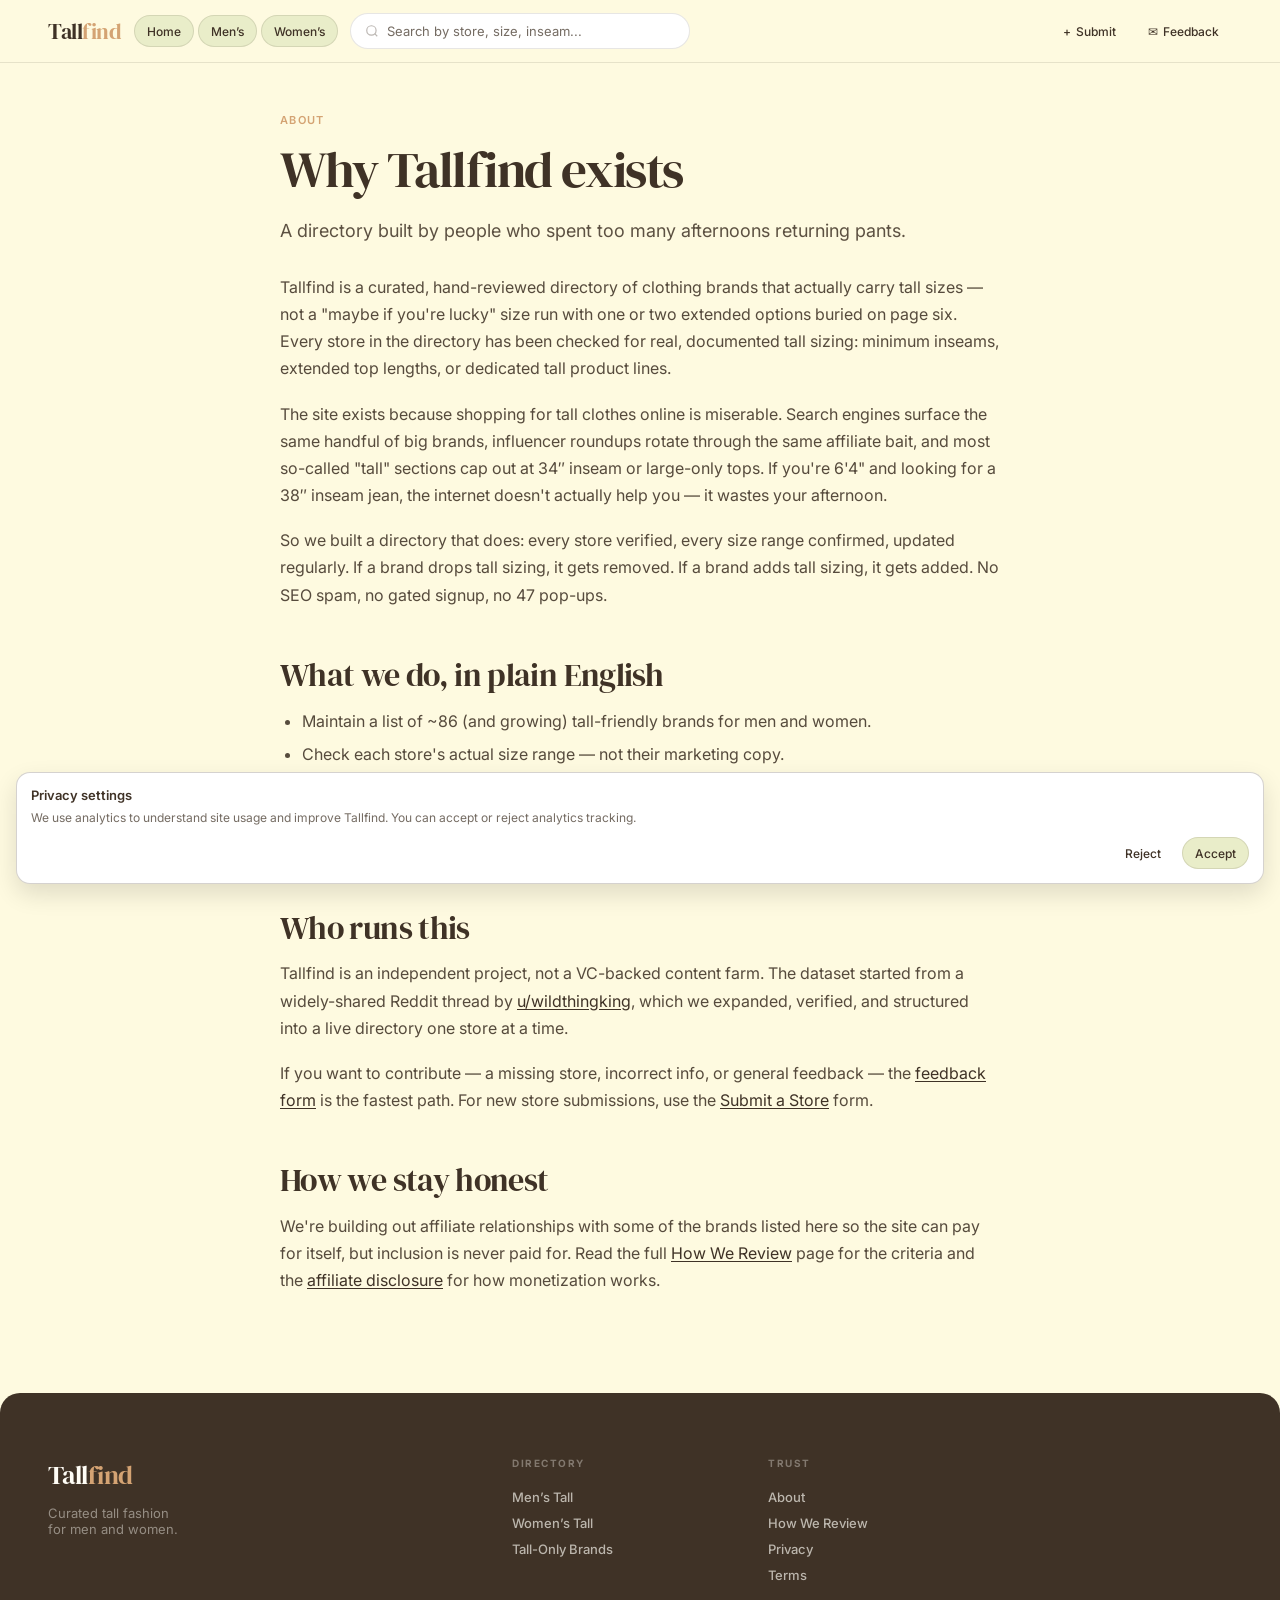
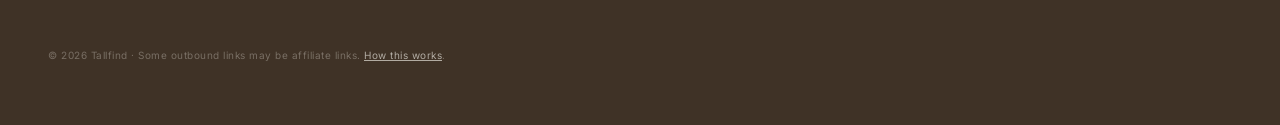
==== about/index.html @ ac5130ff "Add trust pages, shared chrome, Org schema, sitemap expansion New static pages, each with its own SE" ====
<!DOCTYPE html>
<html lang="en">
<head>
    <meta charset="UTF-8">
    <meta name="viewport" content="width=device-width, initial-scale=1.0">
    <meta name="description" content="Why Tallfind exists: a hand-reviewed directory of clothing brands with real tall sizing, built by people tired of 33-inch inseams.">
    <meta name="theme-color" content="#fefae0">
    <link rel="canonical" href="https://tallfind.com/about/">
    <meta property="og:title" content="About Tallfind — curated tall clothing directory">
    <meta property="og:description" content="A hand-reviewed directory of clothing brands with real tall sizing.">
    <meta property="og:type" content="article">
    <meta property="og:url" content="https://tallfind.com/about/">
    <meta property="og:image" content="https://tallfind.com/assets/og-image.jpg">
    <meta property="og:image:width" content="1200">
    <meta property="og:image:height" content="630">
    <meta name="twitter:card" content="summary_large_image">
    <meta name="twitter:title" content="About Tallfind">
    <meta name="twitter:description" content="A hand-reviewed directory of clothing brands with real tall sizing.">
    <meta name="twitter:image" content="https://tallfind.com/assets/og-image.jpg">
    <link rel="icon" href="data:image/svg+xml,<svg xmlns='http://www.w3.org/2000/svg' viewBox='0 0 100 100'><text y='.9em' font-size='90'>📏</text></svg>">
    <title>About — Tallfind</title>
    <link rel="preconnect" href="https://fonts.googleapis.com">
    <link rel="preconnect" href="https://fonts.gstatic.com" crossorigin>
    <link href="https://fonts.googleapis.com/css2?family=DM+Serif+Display&family=Inter:wght@400;500;600&display=swap" rel="stylesheet" media="print" onload="this.media='all'">
    <noscript><link href="https://fonts.googleapis.com/css2?family=DM+Serif+Display&family=Inter:wght@400;500;600&display=swap" rel="stylesheet"></noscript>
    <script async src="https://www.googletagmanager.com/gtag/js?id=G-98C0R7CN01"></script>
    <script>
        window.dataLayer = window.dataLayer || [];
        function gtag() { dataLayer.push(arguments); }
        gtag('js', new Date());
        gtag('consent', 'default', { ad_storage: 'denied', analytics_storage: 'denied', ad_user_data: 'denied', ad_personalization: 'denied' });
    </script>
    <link rel="stylesheet" href="/assets/styles.css">
</head>
<body data-page="about">

<div id="siteHeader"></div>

<main class="wrap">
    <article class="prose">
        <div class="eyebrow">About</div>
        <h1>Why Tallfind exists</h1>
        <p class="lede">A directory built by people who spent too many afternoons returning pants.</p>

        <p>Tallfind is a curated, hand-reviewed directory of clothing brands that actually carry tall sizes — not a "maybe if you're lucky" size run with one or two extended options buried on page six. Every store in the directory has been checked for real, documented tall sizing: minimum inseams, extended top lengths, or dedicated tall product lines.</p>

        <p>The site exists because shopping for tall clothes online is miserable. Search engines surface the same handful of big brands, influencer roundups rotate through the same affiliate bait, and most so-called "tall" sections cap out at 34″ inseam or large-only tops. If you're 6'4" and looking for a 38″ inseam jean, the internet doesn't actually help you — it wastes your afternoon.</p>

        <p>So we built a directory that does: every store verified, every size range confirmed, updated regularly. If a brand drops tall sizing, it gets removed. If a brand adds tall sizing, it gets added. No SEO spam, no gated signup, no 47 pop-ups.</p>

        <h2>What we do, in plain English</h2>
        <ul>
            <li>Maintain a list of ~86 (and growing) tall-friendly brands for men and women.</li>
            <li>Check each store's actual size range — not their marketing copy.</li>
            <li>Tag stores by inseam, by category (tops / bottoms), by tall-specific vs. mainstream-with-tall-section.</li>
            <li>Keep the whole thing free to use.</li>
        </ul>

        <h2>Who runs this</h2>
        <p>Tallfind is an independent project, not a VC-backed content farm. The dataset started from a widely-shared Reddit thread by <a href="https://www.reddit.com/u/wildthingking" target="_blank" rel="noopener noreferrer">u/wildthingking</a>, which we expanded, verified, and structured into a live directory one store at a time.</p>

        <p>If you want to contribute — a missing store, incorrect info, or general feedback — the <a href="/?modal=feedback">feedback form</a> is the fastest path. For new store submissions, use the <a href="/?modal=submit">Submit a Store</a> form.</p>

        <h2>How we stay honest</h2>
        <p>We're building out affiliate relationships with some of the brands listed here so the site can pay for itself, but inclusion is never paid for. Read the full <a href="/how-we-review/">How We Review</a> page for the criteria and the <a href="/how-we-review/#disclosure">affiliate disclosure</a> for how monetization works.</p>
    </article>
</main>

<div id="siteFooter"></div>

<script src="/assets/affiliate.js"></script>
<script src="/assets/shared.js"></script>
</body>
</html>
---- assets/styles.css ----
:root {
            --bg: #fefae0;
            --surface: #ffffff;
            --text: #3f3226;
            --muted: rgba(63,50,38,0.72);
            --border: rgba(63,50,38,0.12);
            --border-strong: rgba(63,50,38,0.22);
            --sage: #ccd5ae;
            --beige: #e9edc9;
            --papaya: #faedcd;
            --bronze: #d4a373;
            --serif: 'DM Serif Display', serif;
            --sans: 'Inter', sans-serif;
            --pill: 999px;
            --card-r: 20px;
            --transition: transform 0.25s cubic-bezier(0.2,0.8,0.2,1),
                          background-color 0.25s cubic-bezier(0.2,0.8,0.2,1),
                          border-color 0.25s cubic-bezier(0.2,0.8,0.2,1),
                          color 0.25s cubic-bezier(0.2,0.8,0.2,1);
        }
        *, *::before, *::after { box-sizing: border-box; margin: 0; padding: 0; }
        .sr-only { position: absolute; width: 1px; height: 1px; padding: 0; margin: -1px; overflow: hidden; clip: rect(0,0,0,0); border: 0; }
        body {
            background: var(--bg); color: var(--text);
            font-family: var(--sans); -webkit-font-smoothing: antialiased;
            min-height: 100vh; padding-top: 63px;
        }
        .wrap { max-width: 1280px; margin: 0 auto; padding: 0 48px; }

        /* ── PILLS ─────────────────────────────── */
        .pill {
            display: inline-flex; align-items: center; justify-content: center; gap: 5px;
            height: 36px; padding: 0 14px; border-radius: var(--pill);
            font-family: var(--sans); font-size: 12px; font-weight: 500;
            border: 1px solid var(--border); background: var(--beige); color: var(--text);
            cursor: pointer; transition: var(--transition); white-space: nowrap;
            text-decoration: none; user-select: none;
        }
        .pill:hover { border-color: var(--border-strong); background: var(--papaya); }
        .pill.on   { background: var(--sage); border-color: var(--border-strong); }
        .pill-sm   { height: 32px; padding: 0 12px; font-size: 12px; }
        .pill-ghost { background: transparent; border-color: transparent; }
        .pill-ghost:hover { background: var(--papaya); border-color: var(--border); }

        /* ── HEADER ────────────────────────────── */
        header {
            display: flex; align-items: center;
            padding: 0 48px; gap: 12px; height: 63px;
            position: fixed; top: 0; left: 0; right: 0; z-index: 200;
            background: var(--bg); border-bottom: 1px solid var(--border);
        }
        .logo {
            font-family: var(--serif); font-weight: 400; font-size: 22px;
            letter-spacing: -0.02em; color: var(--text); background: none;
            border: none; cursor: pointer; padding: 0; text-decoration: none;
            flex-shrink: 0;
        }
        .logo em { color: var(--bronze); font-style: normal; }
        .header-nav { display: flex; gap: 4px; flex-shrink: 0; }
        .search-wrap {
            display: flex; align-items: center; gap: 8px;
            height: 36px; padding: 0 14px; border-radius: var(--pill);
            border: 1px solid var(--border); background: var(--surface);
            transition: var(--transition); flex: 1; max-width: 340px;
        }
        .search-wrap:focus-within { border-color: var(--bronze); background: #fffdf6; }
        .search-wrap svg { opacity: 0.35; flex-shrink: 0; }
        .search-wrap input {
            border: none; outline: none; background: transparent;
            font-family: var(--sans); font-size: 13px; color: var(--text);
            width: 100%; min-width: 0;
        }
        .search-wrap input::placeholder { color: var(--muted); }
        .header-actions { display: flex; align-items: center; gap: 6px; margin-left: auto; flex-shrink: 0; }

        /* ── HOMEPAGE ──────────────────────────── */
        #homepageSection { overflow: hidden; }

        .hp-hero-section {
            padding: 0 clamp(16px, 4vw, 48px);
            margin-bottom: 72px;
        }
        .hp-hero {
            position: relative; width: 100%; height: 82vh; min-height: 520px;
            border-radius: var(--card-r); overflow: hidden; background: #d9d0c4;
        }
        .hp-hero-pic { display: contents; }
        .hp-hero-img {
            width: 100%; height: 100%; object-fit: cover;
            object-position: center 30%;
            filter: brightness(0.96) saturate(0.95);
        }
        .hp-hero-overlay {
            position: absolute; inset: 0; pointer-events: none;
            background: linear-gradient(to bottom, rgba(63,50,38,0.08) 0%, rgba(63,50,38,0.22) 40%, rgba(63,50,38,0.72) 100%);
        }
        .hp-hero-content {
            position: absolute; inset: 0;
            display: flex; flex-direction: column; justify-content: flex-end;
            padding: clamp(28px, 6vw, 72px); color: #fffdf6;
        }
        .hp-hero-content h1 {
            font-family: var(--serif); font-weight: 400;
            font-size: clamp(2.6rem, 7vw, 5.2rem);
            line-height: 0.95; letter-spacing: -0.03em;
            max-width: 700px; margin-bottom: 20px;
        }
        .hp-hero-content p {
            font-size: clamp(14px, 1.6vw, 17px); max-width: 520px;
            opacity: 0.88; line-height: 1.65; margin-bottom: 32px;
        }
        .hp-pill {
            display: inline-flex; align-items: center; gap: 8px;
            padding: 6px 16px; border-radius: var(--pill);
            font-size: 10px; font-weight: 600; letter-spacing: 0.1em; text-transform: uppercase;
            background: rgba(255,253,246,0.14); border: 1px solid rgba(255,253,246,0.22);
            backdrop-filter: blur(6px); color: rgba(255,253,246,0.88);
            width: fit-content; margin-bottom: 20px;
        }
        .hp-cta {
            display: inline-flex; align-items: center; gap: 8px;
            padding: 14px 28px; border-radius: var(--pill);
            font-family: var(--sans); font-size: 13px; font-weight: 600;
            background: #fffdf6; color: var(--text); border: none;
            cursor: pointer; transition: transform 0.2s, opacity 0.2s;
            width: fit-content; text-decoration: none;
        }
        .hp-cta:hover { transform: translateY(-2px); opacity: 0.95; }
        .hp-hero-meta {
            position: absolute; bottom: 28px; right: 32px;
            display: flex; gap: 24px;
            font-size: 10px; text-transform: uppercase; letter-spacing: 0.15em;
            font-weight: 600; color: rgba(255,253,246,0.55);
        }

        /* Section labels */
        .hp-section-label {
            max-width: 1280px; margin: 0 auto; padding: 0 48px 20px;
            font-size: 11px; font-weight: 600; text-transform: uppercase;
            letter-spacing: 0.12em; color: var(--bronze);
            display: flex; align-items: center; gap: 14px;
        }
        .hp-section-label::after {
            content: ''; flex: 1; height: 1px; background: var(--border);
        }

        /* Browse cards */
        .hp-browse-grid {
            max-width: 1280px; margin: 0 auto; padding: 0 48px 80px;
            display: grid; grid-template-columns: 1fr 1fr; gap: 16px;
        }
        .hp-browse-card {
            border-radius: var(--card-r); cursor: pointer;
            padding: 36px 32px; display: flex; flex-direction: column;
            justify-content: space-between; min-height: 200px;
            transition: var(--transition); text-decoration: none; color: var(--text);
        }
        .hp-browse-card:hover { transform: translateY(-3px); }
        .hp-browse-card-sage { background: var(--sage); }
        .hp-browse-card-sand { background: var(--beige); }
        .hp-browse-card-sage:hover { background: #c2ca9f; }
        .hp-browse-card-sand:hover { background: #e3e8bf; }
        .hp-browse-card h2 {
            font-family: var(--serif); font-size: clamp(1.6rem, 3vw, 2.2rem);
            font-weight: 400; letter-spacing: -0.02em; margin-bottom: 8px;
        }
        .hp-browse-card p {
            font-size: 13px; color: var(--muted); line-height: 1.6; margin-bottom: 20px;
        }
        .hp-browse-cta {
            display: inline-flex; align-items: center; gap: 8px;
            font-size: 12px; font-weight: 600; margin-top: auto;
        }
        .hp-browse-cta svg { width: 14px; height: 14px; transition: transform 0.18s; }
        .hp-browse-card:hover .hp-browse-cta svg { transform: translate(2px, -2px); }



        /* Brand marquee */
        .hp-marquee { overflow: hidden; padding: 32px 0 72px; }
        .hp-marquee-track {
            display: flex; white-space: nowrap; gap: 64px;
            width: max-content;
            animation: hp-scroll 60s linear infinite;
            will-change: transform;
        }
        .hp-brand {
            font-family: var(--serif); font-size: 44px; font-weight: 400;
            color: var(--border-strong); letter-spacing: -0.02em;
            transition: color 0.3s; flex-shrink: 0;
        }
        .hp-brand:hover { color: var(--bronze); }
        @keyframes hp-scroll {
            0% { transform: translateX(0); }
            100% { transform: translateX(-50%); }
        }

        /* Footer */
        .hp-footer {
            background: var(--text); color: #fffdf6;
            padding: clamp(40px, 5vw, 64px) clamp(24px, 4vw, 48px);
            border-radius: var(--card-r) var(--card-r) 0 0;
        }
        .hp-footer-inner { max-width: 1280px; margin: 0 auto; }
        .hp-footer-grid {
            display: grid; grid-template-columns: 2fr repeat(3, 1fr);
            gap: 48px;
        }
        .hp-footer-col a { color: inherit; text-decoration: none; }
        .hp-footer-col a:hover { color: #fffdf6; }
        .hp-footer-logo {
            font-family: var(--serif); font-size: 26px; font-weight: 400;
            letter-spacing: -0.02em;
        }
        .hp-footer-logo em { color: var(--bronze); font-style: normal; }
        .hp-footer-brand p {
            margin-top: 12px; font-size: 13px; color: rgba(255,253,246,0.45);
        }
        .hp-footer-col h5 {
            font-size: 10px; text-transform: uppercase; letter-spacing: 0.15em;
            margin-bottom: 20px; color: rgba(255,253,246,0.35);
        }
        .hp-footer-col ul { list-style: none; }
        .hp-footer-col li {
            margin-bottom: 10px; font-size: 13px; font-weight: 500;
            color: rgba(255,253,246,0.65); cursor: pointer; transition: color 0.15s;
        }
        .hp-footer-col li:hover { color: #fffdf6; }
        .hp-footer-bottom {
            display: flex; justify-content: space-between; margin-top: 56px;
            font-size: 10px; color: rgba(255,253,246,0.3); letter-spacing: 0.05em;
        }
        .text-link {
            background: none; border: none; font: inherit; color: var(--text);
            text-decoration: underline; text-underline-offset: 2px;
            cursor: pointer; padding: 0;
        }
        .text-link:hover { color: var(--bronze); }

        /* ── DIRECTORY HERO ────────────────────── */
        .dir-hero { padding: 40px 0 32px; }
        .dir-title {
            font-family: var(--serif); font-weight: 400;
            font-size: clamp(2rem, 4vw, 3rem);
            line-height: 1.08; letter-spacing: -0.03em; margin-bottom: 10px;
        }
        .dir-meta { font-size: 14px; color: var(--muted); line-height: 1.6; max-width: 600px; }

        /* ── TOOLBAR ───────────────────────────── */
        .toolbar {
            display: flex; justify-content: space-between; align-items: center;
            gap: 14px; margin-bottom: 14px; flex-wrap: wrap;
        }
        .filter-pills { display: flex; gap: 6px; flex-wrap: wrap; }
        .toolbar-right { display: flex; align-items: center; gap: 12px; flex-shrink: 0; }
        select.sort-select {
            width: auto;
            min-width: 140px;
            max-width: 200px;
            height: 32px;
            padding: 4px 10px;
            font-size: 12px;
            border-radius: var(--pill);
        }
        .store-count { font-size: 12px; color: var(--muted); font-weight: 500; white-space: nowrap; }
        .clear-btn {
            font-size: 12px; color: var(--muted); background: none; border: none;
            font-family: var(--sans); cursor: pointer; text-decoration: underline;
            text-underline-offset: 2px; padding: 0; transition: color 0.15s;
        }
        .clear-btn:hover { color: var(--text); }
        .inseam-row {
            display: flex; align-items: center; gap: 8px;
            margin-bottom: 28px; flex-wrap: wrap;
        }
        .inseam-label { font-size: 12px; color: var(--muted); font-weight: 500; letter-spacing: 0.02em; }

        /* ── GRID ──────────────────────────────── */
        .grid {
            display: grid;
            grid-template-columns: repeat(auto-fill, minmax(300px, 1fr));
            gap: 16px; padding-bottom: 80px;
        }

        /* ── SECTION BREAKS ───────────────────── */
        .section-break {
            grid-column: 1 / -1; padding: 24px 0 4px;
            display: flex; align-items: center; gap: 16px;
        }
        .section-title {
            font-family: var(--serif); font-size: 22px;
            color: var(--bronze); letter-spacing: -0.02em; white-space: nowrap;
        }
        .section-line { height: 1px; flex: 1; background: var(--border); }

        /* ── LINK CARD ────────────────────────── */
        .card-wrap { position: relative; }
        .link-card {
            background: var(--surface); border-radius: var(--card-r);
            padding: 24px; min-height: 180px;
            display: flex; flex-direction: column;
            text-decoration: none; color: inherit;
            border: 1px solid var(--border);
            transition: var(--transition); height: 100%;
        }
        .link-card:hover {
            transform: translateY(-3px);
            background: var(--papaya); border-color: var(--border-strong);
        }
        .link-card.featured-sage  { background: var(--sage); border-color: transparent; }
        .link-card.featured-sand  { background: var(--beige); border-color: transparent; }
        .link-card.featured-clay  { background: var(--papaya); border-color: transparent; }
        .link-card.featured-sage:hover { background: #c2ca9f; }
        .link-card.featured-sand:hover { background: #e3e8bf; }
        .link-card.featured-clay:hover { background: #f3e0b9; }
        .link-category {
            font-size: 10px; font-weight: 600; text-transform: uppercase;
            letter-spacing: 0.1em; color: var(--muted); margin-bottom: 10px;
        }
        .link-title {
            font-family: var(--serif); font-size: 24px;
            line-height: 1.08; letter-spacing: -0.02em; margin-bottom: 8px;
        }
        .link-description {
            font-size: 13px; line-height: 1.6; color: var(--muted); margin-bottom: 14px;
        }
        .link-action {
            display: inline-flex; align-items: center; gap: 8px;
            font-size: 12px; font-weight: 600; margin-top: auto;
        }
        .link-action svg { width: 14px; height: 14px; flex-shrink: 0; transition: transform 0.18s; }
        .link-card:hover .link-action svg { transform: translate(2px, -2px); }
        .stats-row {
            display: flex; flex-wrap: wrap; gap: 6px;
            margin-top: 12px; padding-top: 12px;
            border-top: 1px solid var(--border);
        }
        .link-card.featured-sage .stats-row,
        .link-card.featured-sand .stats-row,
        .link-card.featured-clay .stats-row { border-top-color: rgba(63,50,38,0.14); }
        .stat {
            font-size: 11px; font-weight: 500;
            padding: 4px 10px; border-radius: var(--pill);
            background: rgba(255,255,255,0.55); border: 1px solid rgba(63,50,38,0.1);
        }
        .link-card.featured-sage .stat,
        .link-card.featured-sand .stat,
        .link-card.featured-clay .stat { background: rgba(255,255,255,0.42); }
        .stat-highlight { background: rgba(212,163,115,0.15); border-color: rgba(212,163,115,0.2); }

        /* ── FAVORITES ────────────────────────── */
        .fav-btn {
            position: absolute; top: 14px; right: 14px; z-index: 10;
            width: 28px; height: 28px; border-radius: 50%;
            background: rgba(255,255,255,0.75); border: 1px solid var(--border);
            display: flex; align-items: center; justify-content: center;
            cursor: pointer; font-size: 13px; color: var(--muted);
            transition: var(--transition); line-height: 1;
        }
        .fav-btn:hover { transform: scale(1.1); background: var(--surface); border-color: var(--border-strong); }
        .fav-btn.active { color: #c0392b; border-color: #c0392b; background: var(--surface); }

        .no-results { padding: 80px 0; text-align: center; color: var(--muted); font-size: 15px; }

        /* ── PROSE (trust + landing pages) ─────── */
        .prose { max-width: 720px; margin: 0 auto; padding: 48px 0 80px; font-size: 16px; line-height: 1.7; color: var(--text); }
        .prose .eyebrow { font-size: 11px; font-weight: 600; text-transform: uppercase; letter-spacing: 0.12em; color: var(--bronze); margin-bottom: 12px; }
        .prose h1 { font-family: var(--serif); font-weight: 400; font-size: clamp(2.2rem, 4.5vw, 3.2rem); line-height: 1.08; letter-spacing: -0.03em; margin-bottom: 20px; }
        .prose h2 { font-family: var(--serif); font-weight: 400; font-size: clamp(1.6rem, 3vw, 2rem); line-height: 1.15; letter-spacing: -0.02em; margin: 48px 0 14px; }
        .prose h3 { font-size: 1.05rem; font-weight: 600; margin: 28px 0 8px; }
        .prose p { margin-bottom: 18px; color: rgba(63,50,38,0.88); }
        .prose ul, .prose ol { margin: 0 0 18px 22px; color: rgba(63,50,38,0.88); }
        .prose li { margin-bottom: 6px; }
        .prose a { color: var(--text); text-decoration: underline; text-underline-offset: 2px; }
        .prose a:hover { color: var(--bronze); }
        .prose .lede { font-size: 18px; line-height: 1.6; color: rgba(63,50,38,0.85); margin-bottom: 28px; }
        .prose .meta { font-size: 12px; color: var(--muted); margin-top: -8px; margin-bottom: 32px; }
        .prose .callout { background: var(--papaya); border-radius: 14px; padding: 18px 22px; margin: 24px 0; border: 1px solid var(--border); }
        .prose .callout p:last-child { margin-bottom: 0; }
        @media (max-width: 640px) {
            .prose { padding: 28px 0 60px; font-size: 15px; }
        }

        /* ── FOCUS ────────────────────────────── */
        .pill:focus-visible, .fav-btn:focus-visible, .modal-close:focus-visible,
        .form-submit:focus-visible, .form-input:focus-visible, .form-select:focus-visible,
        .form-textarea:focus-visible, .browse-card:focus-visible, .pick-card:focus-visible,
        a.link-card:focus-visible, .logo:focus-visible, .featured-hz:focus-visible {
            outline: 2px solid var(--bronze); outline-offset: 2px;
        }

        /* ── MODAL ─────────────────────────────── */
        .modal-overlay {
            position: fixed; inset: 0; background: rgba(63,50,38,0.4);
            display: flex; align-items: center; justify-content: center;
            z-index: 500; opacity: 0; pointer-events: none;
            transition: opacity 0.2s;
        }
        .modal-overlay.open { opacity: 1; pointer-events: all; }
        .modal {
            background: var(--bg); width: 100%; max-width: 520px;
            max-height: 90vh; overflow-y: auto;
            margin: 20px; padding: 40px;
            border: 1px solid var(--border); border-radius: var(--card-r);
            transform: translateY(12px); transition: transform 0.2s;
        }
        .modal-overlay.open .modal { transform: translateY(0); }
        .modal-header { display: flex; justify-content: space-between; align-items: flex-start; margin-bottom: 6px; }
        .modal-title { font-family: var(--serif); font-size: 28px; font-weight: 400; letter-spacing: -0.02em; }
        .modal-close {
            background: none; border: 1px solid var(--border); width: 32px; height: 32px;
            border-radius: 50%; cursor: pointer; font-size: 18px; color: var(--muted);
            display: flex; align-items: center; justify-content: center; flex-shrink: 0;
            transition: border-color 0.15s, color 0.15s;
        }
        .modal-close:hover { border-color: var(--text); color: var(--text); }
        .modal-sub { font-size: 13px; color: var(--muted); margin-bottom: 28px; line-height: 1.5; }
        .form-group { display: flex; flex-direction: column; gap: 6px; margin-bottom: 16px; }
        .form-label { font-size: 11px; font-weight: 600; text-transform: uppercase; letter-spacing: 0.8px; color: var(--muted); }
        .form-input, .form-select, .form-textarea {
            width: 100%; padding: 10px 14px; border: 1px solid var(--border);
            border-radius: var(--pill); background: var(--surface);
            font-family: var(--sans); font-size: 13px; color: var(--text); outline: none;
            transition: border-color 0.18s; -webkit-appearance: none;
        }
        .form-textarea { border-radius: 14px; resize: vertical; min-height: 80px; }
        .form-input:focus, .form-select:focus, .form-textarea:focus { border-color: var(--text); }
        .form-input::placeholder, .form-textarea::placeholder { color: var(--muted); }
        .form-row { display: grid; grid-template-columns: 1fr 1fr; gap: 12px; }
        .form-check { display: flex; align-items: center; gap: 10px; margin-bottom: 16px; cursor: pointer; }
        .form-check input[type=checkbox] { width: 16px; height: 16px; accent-color: var(--bronze); cursor: pointer; }
        .form-check span { font-size: 13px; }
        .form-submit {
            width: 100%; height: 44px; border-radius: var(--pill);
            background: var(--sage); color: var(--text); border: none;
            font-family: var(--sans); font-size: 14px; font-weight: 500;
            cursor: pointer; transition: opacity 0.15s; margin-top: 8px;
        }
        .form-submit:hover { opacity: 0.85; }
        .form-note { font-size: 11px; color: var(--muted); text-align: center; margin-top: 10px; line-height: 1.5; }
        .form-note a { color: var(--text); }
        .form-success {
            text-align: center; padding: 24px 0;
            font-family: var(--serif); font-size: 22px; font-weight: 500; display: none;
        }
        .form-success p { font-family: var(--sans); font-size: 13px; color: var(--muted); margin-top: 6px; font-weight: 400; }

        /* ── CONSENT BANNER ───────────────────── */
        .consent-banner {
            position: fixed;
            left: 16px;
            right: 16px;
            bottom: 16px;
            z-index: 1000;
            background: var(--surface);
            border: 1px solid var(--border-strong);
            border-radius: 14px;
            box-shadow: 0 10px 24px rgba(0, 0, 0, 0.12);
            padding: 14px;
            display: none;
        }
        .consent-banner.open { display: block; }
        .consent-title {
            font-size: 13px;
            font-weight: 600;
            margin-bottom: 6px;
        }
        .consent-text {
            font-size: 12px;
            color: var(--muted);
            line-height: 1.5;
            margin-bottom: 10px;
        }
        .consent-actions {
            display: flex;
            gap: 8px;
            justify-content: flex-end;
            flex-wrap: wrap;
        }

        /* ── RESPONSIVE ────────────────────────── */
        @media (max-width: 900px) {
            .wrap { padding: 0 24px; }
            header {
                flex-wrap: wrap; height: auto;
                padding: 10px 24px; gap: 8px;
            }
            .logo { order: 1; }
            .search-wrap { order: 2; flex: 1; max-width: none; height: 34px; }
            .header-actions { order: 3; margin-left: 0; }
            .header-nav { order: 4; width: 100%; justify-content: center; gap: 4px; }
            body { padding-top: 100px; }
            .btn-label { display: none; }
            .hp-browse-grid { padding: 0 24px 60px; }
            .hp-section-label { padding: 0 24px 20px; }
            .hp-footer-grid { grid-template-columns: 1fr 1fr; gap: 32px; }
            .modal { padding: 28px; margin: 12px; }
            .form-row { grid-template-columns: 1fr; }
        }

        @media (max-width: 640px) {
            header { padding: 10px 16px; }
            .wrap { padding: 0 16px; }

            .hp-hero-section { padding: 0 16px; margin-bottom: 48px; }
            .hp-hero { height: 70vh; min-height: 420px; }
            .hp-marquee-track { animation-duration: 45s; }
            .hp-browse-grid { grid-template-columns: 1fr; padding: 0 16px 48px; }
            .hp-section-label { padding: 0 16px 16px; }
            .hp-marquee { padding: 20px 0 48px; }
            .hp-footer-grid { grid-template-columns: 1fr; gap: 28px; }

            .dir-title { font-size: 2rem; }
            .toolbar { flex-direction: column; align-items: flex-start; gap: 10px; }
            .toolbar-right { width: 100%; justify-content: space-between; }
            .grid { grid-template-columns: 1fr; }
        }

        @media (max-width: 480px) {
            header { padding: 8px 12px; }
            .logo { font-size: 19px; }
            .search-wrap { height: 32px; padding: 0 10px; }
            .search-wrap input { font-size: 12px; }
            .hp-hero { height: 60vh; min-height: 360px; }
            .hp-hero-content h1 { font-size: 2rem; }
            .hp-hero-meta { display: none; }
            .hp-marquee-track { animation-duration: 35s; }
            .hp-browse-card { padding: 28px 24px; min-height: 160px; }
            .hp-brand { font-size: 32px; }
            .dir-title { font-size: 1.7rem; }
            .inseam-row { flex-wrap: wrap; }
            .consent-banner {
                left: 10px;
                right: 10px;
                bottom: 10px;
                padding: 12px;
            }
        }
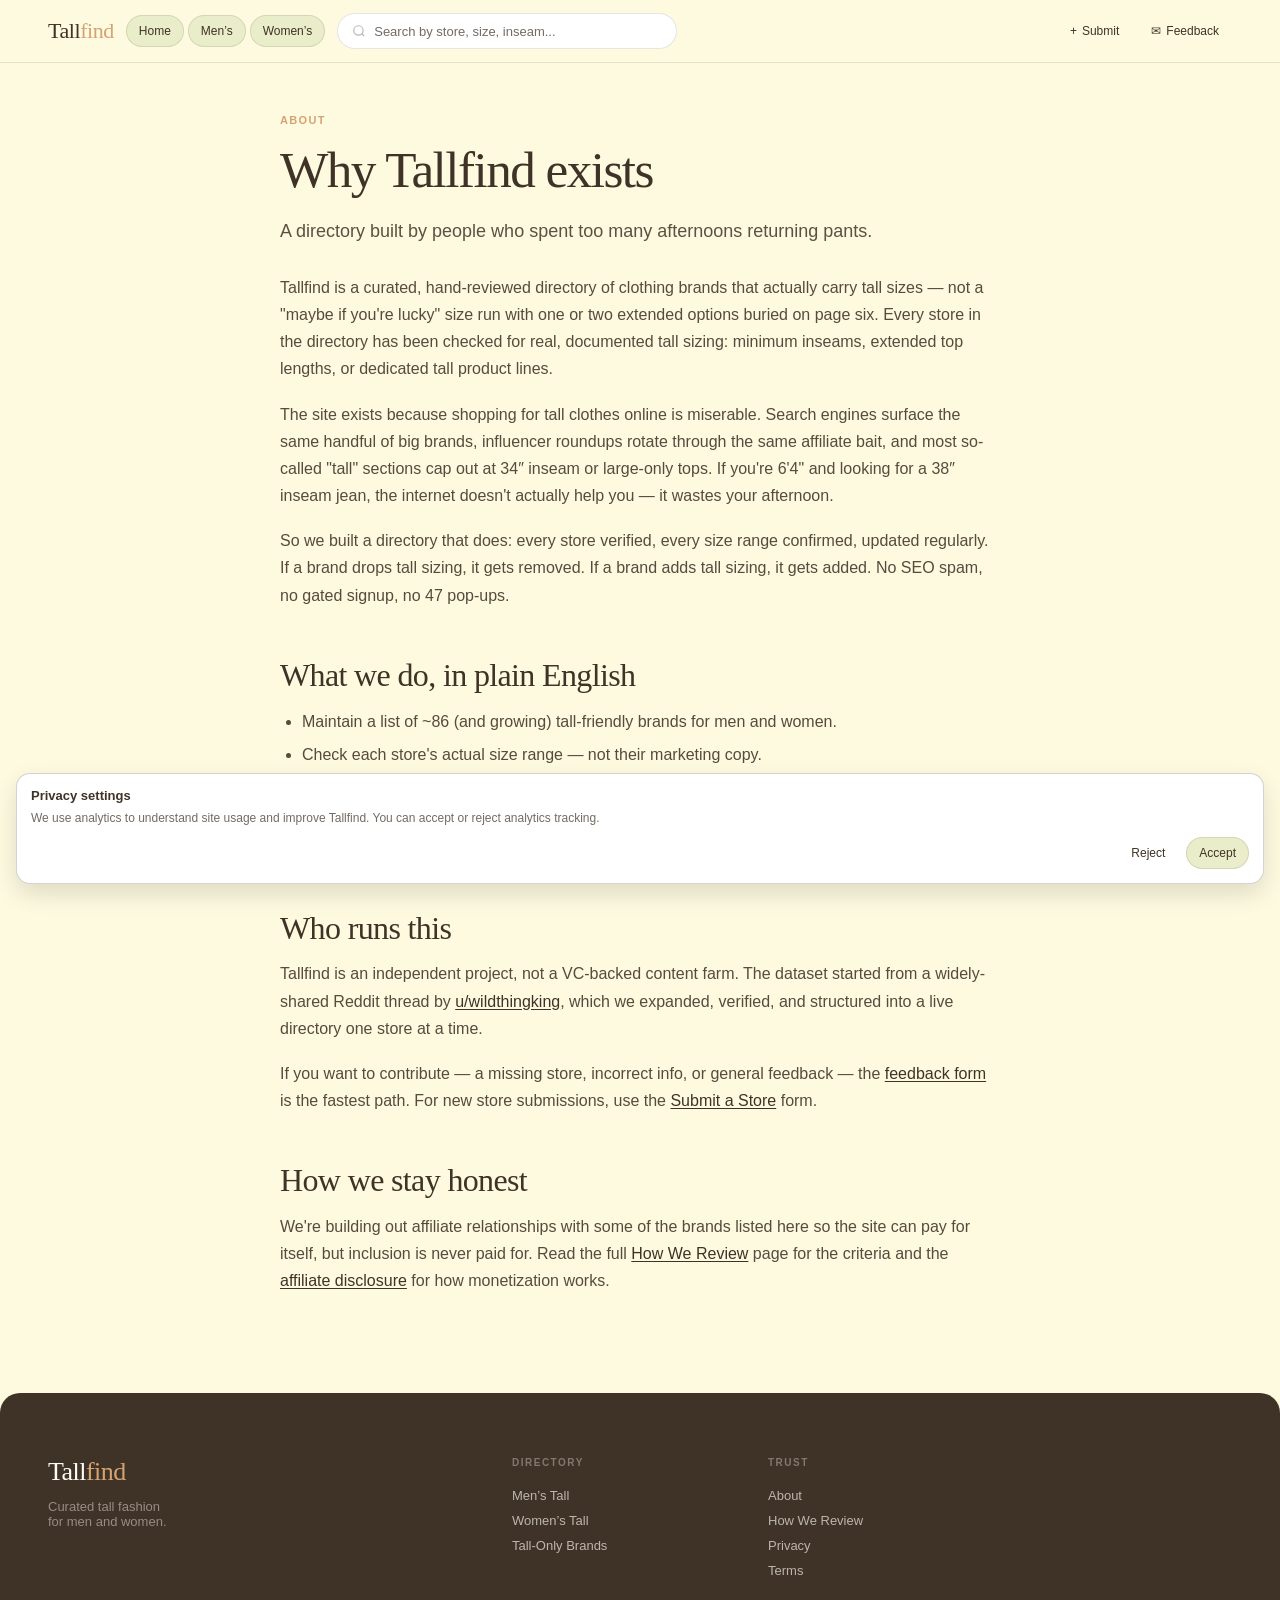
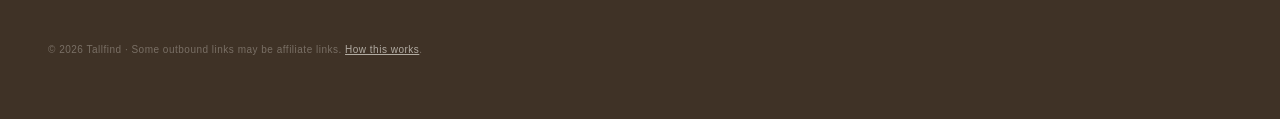
==== commit 5e468fc8: "Security hardening: close two stored-XSS sinks, add defensive headers (#13) Findings F-01 and F-02 f" ====
--- a/about/index.html
+++ b/about/index.html
@@ -3,6 +3,9 @@
 <head>
     <meta charset="UTF-8">
     <meta name="viewport" content="width=device-width, initial-scale=1.0">
+    <script>(function(){if(self!==top){try{top.location.href=self.location.href;}catch(e){document.documentElement.style.display='none';}}})();</script>
+    <meta name="referrer" content="strict-origin-when-cross-origin">
+    <meta http-equiv="Content-Security-Policy" content="default-src 'self'; script-src 'self' 'unsafe-inline' https://www.googletagmanager.com https://www.google-analytics.com; img-src 'self' data: https://www.google-analytics.com; style-src 'self' 'unsafe-inline' https://fonts.googleapis.com; font-src 'self' https://fonts.gstatic.com; connect-src 'self' https://*.google-analytics.com https://*.analytics.google.com https://formspree.io; form-action https://formspree.io; base-uri 'self'; object-src 'none';">
     <meta name="description" content="Why Tallfind exists: a hand-reviewed directory of clothing brands with real tall sizing, built by people tired of 33-inch inseams.">
     <meta name="theme-color" content="#fefae0">
     <link rel="canonical" href="https://tallfind.com/about/">
